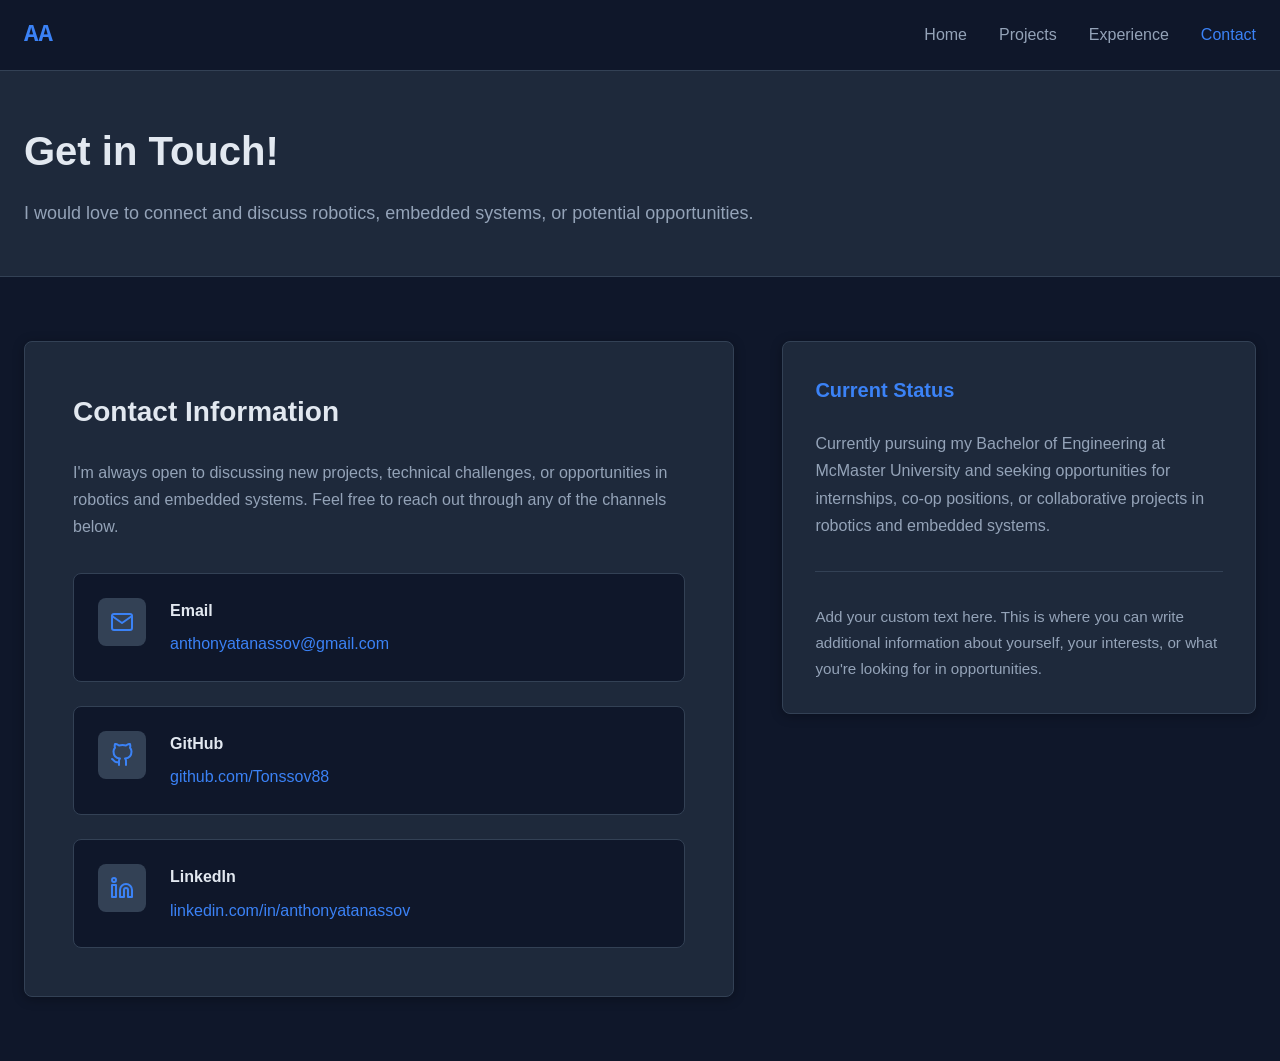
==== contact.html @ 007fcec5 "Initial Commit Added website and assets (photos)" ====
<!DOCTYPE html>
<html lang="en">
<head>
    <meta charset="UTF-8">
    <meta name="viewport" content="width=device-width, initial-scale=1.0">
    <title>Contact - Anthony Atanassov</title>
    <link rel="stylesheet" href="css/style.css">
</head>
<body>
    <nav class="navbar">
        <div class="container">
            <a href="index.html" class="logo">AA</a>
            <button class="nav-toggle" id="navToggle" aria-label="Toggle navigation">
                <span></span>
                <span></span>
                <span></span>
            </button>
            <ul class="nav-links" id="navLinks">
                <li><a href="index.html">Home</a></li>
                <li><a href="projects.html">Projects</a></li>
                <li><a href="experience.html">Experience</a></li>
                <li><a href="contact.html" class="active">Contact</a></li>
            </ul>
        </div>
    </nav>

    <main>
        <section class="page-header">
            <div class="container">
                <h1>Get in Touch!</h1>
                <p>I would love to connect and discuss robotics, embedded systems, or potential opportunities.</p>
            </div>
        </section>

        <section class="contact-content">
            <div class="container">
                <div class="contact-grid">
                    <div class="contact-info-card">
                        <h2>Contact Information</h2>
                        <p class="contact-intro">
                            I'm always open to discussing new projects, technical challenges, or opportunities 
                            in robotics and embedded systems. Feel free to reach out through any of the channels below.
                        </p>
                        
                        <div class="contact-methods">
                            <div class="contact-method">
                                <div class="contact-icon-small">
                                    <svg xmlns="http://www.w3.org/2000/svg" width="24" height="24" viewBox="0 0 24 24" fill="none" stroke="currentColor" stroke-width="2" stroke-linecap="round" stroke-linejoin="round">
                                        <path d="M4 4h16c1.1 0 2 .9 2 2v12c0 1.1-.9 2-2 2H4c-1.1 0-2-.9-2-2V6c0-1.1.9-2 2-2z"></path>
                                        <polyline points="22,6 12,13 2,6"></polyline>
                                    </svg>
                                </div>
                                <div>
                                    <h3>Email</h3>
                                    <a href="mailto:anthonyatanassov@gmail.com">anthonyatanassov@gmail.com</a>
                                </div>
                            </div>
                            
                            <div class="contact-method">
                                <div class="contact-icon-small">
                                    <svg xmlns="http://www.w3.org/2000/svg" width="24" height="24" viewBox="0 0 24 24" fill="none" stroke="currentColor" stroke-width="2" stroke-linecap="round" stroke-linejoin="round">
                                        <path d="M9 19c-5 1.5-5-2.5-7-3m14 6v-3.87a3.37 3.37 0 0 0-.94-2.61c3.14-.35 6.44-1.54 6.44-7A5.44 5.44 0 0 0 20 4.77 5.07 5.07 0 0 0 19.91 1S18.73.65 16 2.48a13.38 13.38 0 0 0-7 0C6.27.65 5.09 1 5.09 1A5.07 5.07 0 0 0 5 4.77a5.44 5.44 0 0 0-1.5 3.78c0 5.42 3.3 6.61 6.44 7A3.37 3.37 0 0 0 9 18.13V22"></path>
                                    </svg>
                                </div>
                                <div>
                                    <h3>GitHub</h3>
                                    <a href="https://github.com/Tonssov88" target="_blank" rel="noopener noreferrer">github.com/Tonssov88</a>
                                </div>
                            </div>
                            
                            <div class="contact-method">
                                <div class="contact-icon-small">
                                    <svg xmlns="http://www.w3.org/2000/svg" width="24" height="24" viewBox="0 0 24 24" fill="none" stroke="currentColor" stroke-width="2" stroke-linecap="round" stroke-linejoin="round">
                                        <path d="M16 8a6 6 0 0 1 6 6v7h-4v-7a2 2 0 0 0-2-2 2 2 0 0 0-2 2v7h-4v-7a6 6 0 0 1 6-6z"></path>
                                        <rect x="2" y="9" width="4" height="12"></rect>
                                        <circle cx="4" cy="4" r="2"></circle>
                                    </svg>
                                </div>
                                <div>
                                    <h3>LinkedIn</h3>
                                    <a href="https://www.linkedin.com/in/anthonyatanassov" target="_blank" rel="noopener noreferrer">linkedin.com/in/anthonyatanassov</a>
                                </div>
                            </div>
                        </div>
                    </div>

                    <div class="contact-sidebar">
                        <div class="availability">
                            <h3>Current Status</h3>
                            <p>Currently pursuing my Bachelor of Engineering at McMaster University and seeking opportunities for internships, co-op positions, or collaborative projects in robotics and embedded systems.</p>
                            
                            <div class="availability-extra">
                                <p>Add your custom text here. This is where you can write additional information about yourself, your interests, or what you're looking for in opportunities.</p>
                            </div>
                        </div>
                    </div>
                </div>
            </div>
        </section>
    </main>

    <script src="js/main.js"></script>
</body>
</html>
---- css/style.css ----
:root {
    --primary-color: #3b82f6;
    --primary-dark: #2563eb;
    --secondary-color: #94a3b8;
    --text-primary: #e2e8f0;
    --text-secondary: #94a3b8;
    --bg-primary: #1e293b;
    --bg-secondary: #0f172a;
    --bg-tertiary: #334155;
    --border-color: #334155;
    --accent: #60a5fa;
    
    --spacing-xs: 0.5rem;
    --spacing-sm: 1rem;
    --spacing-md: 1.5rem;
    --spacing-lg: 2rem;
    --spacing-xl: 3rem;
    --spacing-xxl: 4rem;
    
    --font-primary: -apple-system, BlinkMacSystemFont, 'Segoe UI', Roboto, 'Helvetica Neue', Arial, sans-serif;
    --font-mono: 'SF Mono', Monaco, 'Cascadia Code', 'Roboto Mono', Consolas, monospace;
    
    --border-radius: 8px;
    --transition: all 0.3s ease;
}

* {
    margin: 0;
    padding: 0;
    box-sizing: border-box;
}

body {
    font-family: var(--font-primary);
    color: var(--text-primary);
    background-color: var(--bg-secondary);
    line-height: 1.6;
    font-size: 16px;
}

.container {
    max-width: 1400px;
    margin: 0 auto;
    padding: 0 var(--spacing-md);
}

/* Navigation */
.navbar {
    background-color: var(--bg-secondary);
    border-bottom: 1px solid var(--border-color);
    position: sticky;
    top: 0;
    z-index: 1000;
    padding: var(--spacing-sm) 0;
}

.navbar .container {
    display: flex;
    justify-content: space-between;
    align-items: center;
}

.logo {
    font-size: 1.5rem;
    font-weight: 700;
    color: var(--primary-color);
    text-decoration: none;
    font-family: var(--font-mono);
}

.nav-toggle {
    display: none;
    background: none;
    border: none;
    flex-direction: column;
    gap: 4px;
    cursor: pointer;
    padding: 8px;
}

.nav-toggle span {
    display: block;
    width: 24px;
    height: 2px;
    background-color: var(--text-primary);
    transition: var(--transition);
}

.nav-links {
    display: flex;
    list-style: none;
    gap: var(--spacing-lg);
    align-items: center;
}

.nav-links a {
    color: var(--text-secondary);
    text-decoration: none;
    font-weight: 500;
    transition: var(--transition);
    padding: 0.5rem 0;
}

.nav-links a:hover,
.nav-links a.active {
    color: var(--primary-color);
}

/* Hero Section */
.hero {
    padding: var(--spacing-xxl) 0;
    background-color: var(--bg-primary);
}

.hero-content {
    display: grid;
    grid-template-columns: 1fr 350px;
    gap: var(--spacing-xl);
    align-items: center;
}

.hero-text {
    flex: 1;
}

.hero h1 {
    font-size: 3rem;
    font-weight: 700;
    margin-bottom: var(--spacing-sm);
    color: var(--text-primary);
}

.hero .subtitle {
    font-size: 1.5rem;
    color: var(--text-secondary);
    margin-bottom: var(--spacing-md);
}

.hero .description {
    font-size: 1.125rem;
    color: var(--text-secondary);
    max-width: 700px;
    margin-bottom: var(--spacing-lg);
    line-height: 1.7;
}

.hero-image {
    display: flex;
    justify-content: center;
    align-items: center;
}

.image-container {
    width: 280px;
    height: 280px;
    border-radius: var(--border-radius);
    overflow: hidden;
    box-shadow: 0 4px 20px rgba(0, 0, 0, 0.4);
    transition: var(--transition);
}

.image-container:hover {
    transform: translateY(-4px);
    box-shadow: 0 8px 30px rgba(0, 0, 0, 0.6);
}

.image-container img {
    width: 100%;
    height: 100%;
    object-fit: cover;
    display: block;
}

.cta-buttons {
    display: flex;
    gap: var(--spacing-md);
    flex-wrap: wrap;
}

/* Buttons */
.btn {
    display: inline-block;
    padding: 0.75rem 1.5rem;
    border-radius: var(--border-radius);
    text-decoration: none;
    font-weight: 600;
    transition: var(--transition);
    border: none;
    cursor: pointer;
    font-size: 1rem;
}

.btn-primary {
    background-color: var(--primary-color);
    color: white;
}

.btn-primary:hover {
    background-color: var(--primary-dark);
    transform: translateY(-2px);
    box-shadow: 0 4px 12px rgba(59, 130, 246, 0.4);
}

.btn-secondary {
    background-color: transparent;
    color: var(--primary-color);
    border: 2px solid var(--primary-color);
}

.btn-secondary:hover {
    background-color: var(--primary-color);
    color: white;
}

.btn-small {
    padding: 0.5rem 1rem;
    font-size: 0.875rem;
}

/* Skills Section */
.skills {
    padding: var(--spacing-xxl) 0;
    background-color: var(--bg-secondary);
}

.skills h2 {
    font-size: 2rem;
    margin-bottom: var(--spacing-sm);
    text-align: center;
}

.skills-subtitle {
    text-align: center;
    color: var(--text-secondary);
    margin-bottom: var(--spacing-xxl);
    font-size: 0.95rem;
}

.skills-row {
    display: grid;
    grid-template-columns: 1.2fr 0.8fr;
    gap: var(--spacing-xl);
    align-items: center;
    margin-bottom: var(--spacing-xxl);
}

.skills-row:last-child {
    margin-bottom: 0;
}

.skills-row-reverse {
    grid-template-columns: 0.8fr 1.2fr;
}

.skill-category-large {
    background-color: var(--bg-primary);
    padding: var(--spacing-xl);
    border-radius: var(--border-radius);
    border: 1px solid var(--border-color);
    box-shadow: 0 2px 12px rgba(0, 0, 0, 0.3);
    transition: var(--transition);
}

.skill-category-large:hover {
    box-shadow: 0 4px 20px rgba(0, 0, 0, 0.5);
    border-color: var(--primary-color);
}

.skill-category-large h3 {
    font-size: 1.5rem;
    margin-bottom: var(--spacing-lg);
    color: var(--primary-color);
    font-weight: 600;
}

.skill-image {
    width: 100%;
    height: 100%;
    min-height: 400px;
    border-radius: var(--border-radius);
    overflow: hidden;
    box-shadow: 0 4px 20px rgba(0, 0, 0, 0.4);
    background-color: var(--bg-tertiary);
    display: flex;
    align-items: center;
    justify-content: center;
}

.skill-image img {
    width: 100%;
    height: 100%;
    object-fit: cover;
    display: block;
}

.skill-list {
    list-style: none;
}

.skill-item {
    padding: 1rem 1.25rem;
    margin-bottom: 0.75rem;
    color: var(--text-secondary);
    border: 1px solid var(--border-color);
    border-radius: 6px;
    cursor: pointer;
    transition: all 0.25s ease;
    background-color: var(--bg-secondary);
}

.skill-item:last-child {
    margin-bottom: 0;
}

.skill-item:hover {
    border-color: var(--primary-color);
    background-color: var(--bg-tertiary);
    transform: translateX(4px);
    box-shadow: 0 2px 8px rgba(59, 130, 246, 0.3);
}

.skill-item.active {
    border-color: var(--primary-color);
    background-color: var(--bg-tertiary);
    box-shadow: 0 2px 8px rgba(59, 130, 246, 0.4);
}

.skill-name {
    display: block;
    font-weight: 600;
    color: var(--text-primary);
    position: relative;
    padding-right: 24px;
    font-size: 1rem;
}

.skill-name::after {
    content: "›";
    position: absolute;
    right: 4px;
    transition: transform 0.25s ease;
    color: var(--primary-color);
    font-weight: bold;
    font-size: 1.1rem;
}

.skill-item.active .skill-name::after {
    transform: rotate(90deg);
}

.skill-description {
    max-height: 0;
    overflow: hidden;
    transition: max-height 0.3s ease, margin-top 0.3s ease, padding-top 0.3s ease;
    color: var(--text-secondary);
    font-size: 0.9rem;
    line-height: 1.6;
}

.skill-item.active .skill-description {
    max-height: 300px;
    margin-top: 0.875rem;
    padding-top: 0.875rem;
    border-top: 1px solid var(--border-color);
}

/* Projects Section */
.highlight-projects {
    padding: var(--spacing-xxl) 0;
    background-color: var(--bg-primary);
}

.highlight-projects h2 {
    font-size: 2rem;
    margin-bottom: var(--spacing-xl);
    text-align: center;
}

.project-grid {
    display: grid;
    grid-template-columns: repeat(auto-fit, minmax(320px, 1fr));
    gap: var(--spacing-lg);
}

.project-card {
    background-color: var(--bg-secondary);
    border-radius: var(--border-radius);
    overflow: hidden;
    border: 1px solid var(--border-color);
    transition: var(--transition);
}

.project-card:hover {
    transform: translateY(-4px);
    box-shadow: 0 10px 30px rgba(0, 0, 0, 0.5);
    border-color: var(--primary-color);
}

.project-image {
    width: 100%;
    height: 200px;
    background-color: var(--bg-tertiary);
    display: flex;
    align-items: center;
    justify-content: center;
}

.placeholder-img {
    color: var(--text-secondary);
    font-family: var(--font-mono);
    font-size: 0.875rem;
}

.project-card h3 {
    font-size: 1.25rem;
    margin: var(--spacing-md);
    margin-bottom: var(--spacing-sm);
}

.project-card p {
    color: var(--text-secondary);
    margin: 0 var(--spacing-md);
    margin-bottom: var(--spacing-md);
}

.link-arrow {
    display: inline-block;
    color: var(--primary-color);
    text-decoration: none;
    font-weight: 600;
    margin: 0 var(--spacing-md);
    margin-bottom: var(--spacing-md);
    transition: var(--transition);
}

.link-arrow:hover {
    transform: translateX(4px);
}

/* Page Header */
.page-header {
    padding: var(--spacing-xl) 0;
    background-color: var(--bg-primary);
    border-bottom: 1px solid var(--border-color);
}

.page-header h1 {
    font-size: 2.5rem;
    margin-bottom: var(--spacing-sm);
}

.page-header p {
    font-size: 1.125rem;
    color: var(--text-secondary);
}

/* Projects List */
.projects-list {
    padding: var(--spacing-xxl) 0;
    background-color: var(--bg-secondary);
}

.project-detail-card {
    background-color: var(--bg-primary);
    border: 1px solid var(--border-color);
    border-radius: var(--border-radius);
    padding: var(--spacing-lg);
    margin-bottom: var(--spacing-xxl);
    box-shadow: 0 2px 12px rgba(0, 0, 0, 0.3);
}

.project-content-wrapper {
    display: grid;
    grid-template-columns: 1.3fr 0.7fr;
    gap: var(--spacing-xl);
    align-items: start;
}

.project-info {
    flex: 1;
}

.project-image-container {
    width: 100%;
    height: 100%;
    min-height: 350px;
    border-radius: var(--border-radius);
    overflow: hidden;
    box-shadow: 0 4px 16px rgba(0, 0, 0, 0.3);
    background-color: var(--bg-tertiary);
    display: flex;
    align-items: center;
    justify-content: center;
}

.project-image-container img {
    width: 100%;
    height: 100%;
    object-fit: cover;
    display: block;
}

.project-header {
    display: flex;
    justify-content: space-between;
    align-items: flex-start;
    margin-bottom: var(--spacing-md);
    flex-wrap: wrap;
    gap: var(--spacing-sm);
}

.project-header h2 {
    font-size: 1.75rem;
    color: var(--text-primary);
}

.project-date {
    color: var(--text-secondary);
    font-size: 0.875rem;
    font-weight: 500;
}

.project-tags {
    display: flex;
    flex-wrap: wrap;
    gap: var(--spacing-sm);
    margin-bottom: var(--spacing-md);
}

.tag {
    background-color: var(--primary-color);
    color: white;
    padding: 0.25rem 0.75rem;
    border-radius: 4px;
    font-size: 0.875rem;
    font-weight: 500;
}

.project-description {
    color: var(--text-secondary);
    margin-bottom: var(--spacing-md);
    line-height: 1.7;
}

.project-challenges {
    margin-bottom: var(--spacing-md);
}

.project-challenges h4 {
    font-size: 1rem;
    margin-bottom: var(--spacing-sm);
    color: var(--text-primary);
}

.project-challenges ul {
    list-style: none;
    padding-left: 0;
}

.project-challenges li {
    padding: var(--spacing-xs) 0;
    padding-left: var(--spacing-md);
    position: relative;
    color: var(--text-secondary);
    line-height: 1.6;
}

.project-challenges li::before {
    content: "▸";
    position: absolute;
    left: 0;
    color: var(--primary-color);
    font-weight: bold;
}

.project-links {
    display: flex;
    gap: var(--spacing-md);
    flex-wrap: wrap;
    margin-top: var(--spacing-md);
}
/* Experience Section */
.experience-list {
    padding: var(--spacing-xxl) 0;
    background-color: var(--bg-secondary);
}

.experience-card {
    background-color: var(--bg-primary);
    border: 1px solid var(--border-color);
    border-radius: var(--border-radius);
    padding: var(--spacing-lg);
    margin-bottom: var(--spacing-xxl);
    box-shadow: 0 2px 12px rgba(0, 0, 0, 0.3);
}

.experience-content-wrapper {
    display: grid;
    grid-template-columns: 1.3fr 0.7fr;
    gap: var(--spacing-xl);
    align-items: start;
}

.experience-info {
    flex: 1;
}

.experience-image-container {
    width: 100%;
    height: 100%;
    min-height: 300px;
    border-radius: var(--border-radius);
    overflow: hidden;
    box-shadow: 0 4px 16px rgba(0, 0, 0, 0.3);
    background-color: var(--bg-tertiary);
    display: flex;
    align-items: center;
    justify-content: center;
}

.experience-image-container img {
    width: 100%;
    height: 100%;
    object-fit: cover;
    display: block;
}

.experience-header {
    display: flex;
    justify-content: space-between;
    align-items: flex-start;
    margin-bottom: var(--spacing-md);
    flex-wrap: wrap;
    gap: var(--spacing-sm);
}

.experience-header h2 {
    font-size: 1.5rem;
    color: var(--text-primary);
    margin-bottom: 0.25rem;
}

.experience-header h3 {
    font-size: 1.125rem;
    color: var(--text-secondary);
    font-weight: 500;
}

.experience-date {
    color: var(--text-secondary);
    font-size: 0.875rem;
    font-weight: 500;
    white-space: nowrap;
}

.experience-content h4 {
    font-size: 1rem;
    margin-bottom: var(--spacing-sm);
    margin-top: var(--spacing-md);
    color: var(--text-primary);
}

.experience-content ul {
    list-style: none;
    padding-left: 0;
}

.experience-content li {
    padding: var(--spacing-xs) 0;
    padding-left: var(--spacing-md);
    position: relative;
    color: var(--text-secondary);
    line-height: 1.6;
}

.experience-content li::before {
    content: "▸";
    position: absolute;
    left: 0;
    color: var(--primary-color);
    font-weight: bold;
}

.experience-tags {
    display: flex;
    flex-wrap: wrap;
    gap: var(--spacing-sm);
    margin-top: var(--spacing-md);
}
/* Education Section */
.education {
    padding: var(--spacing-xxl) 0;
    background-color: var(--bg-primary);
}

.education h2 {
    font-size: 2rem;
    margin-bottom: var(--spacing-xl);
    text-align: center;
}

.education-card {
    background-color: var(--bg-secondary);
    border: 1px solid var(--border-color);
    border-radius: var(--border-radius);
    padding: var(--spacing-lg);
    max-width: 800px;
    margin: 0 auto;
    box-shadow: 0 2px 12px rgba(0, 0, 0, 0.3);
}

.education-header {
    display: flex;
    justify-content: space-between;
    align-items: flex-start;
    margin-bottom: var(--spacing-md);
    flex-wrap: wrap;
    gap: var(--spacing-sm);
}

.education-header h3 {
    font-size: 1.5rem;
    color: var(--text-primary);
    margin-bottom: 0.25rem;
}

.education-header p {
    font-size: 1.125rem;
    color: var(--text-secondary);
}

.education-details {
    color: var(--text-secondary);
    line-height: 1.7;
}

/* Contact Section */
.contact-content {
    padding: var(--spacing-xxl) 0;
    background-color: var(--bg-secondary);
}

.contact-grid {
    display: grid;
    grid-template-columns: 1.2fr 0.8fr;
    gap: var(--spacing-xl);
    align-items: start;
}

.contact-info-card {
    background-color: var(--bg-primary);
    padding: var(--spacing-xl);
    border-radius: var(--border-radius);
    border: 1px solid var(--border-color);
    box-shadow: 0 2px 12px rgba(0, 0, 0, 0.3);
}

.contact-info-card h2 {
    font-size: 1.75rem;
    margin-bottom: var(--spacing-md);
}

.contact-intro {
    color: var(--text-secondary);
    margin-bottom: var(--spacing-lg);
    line-height: 1.7;
}

.contact-methods {
    display: flex;
    flex-direction: column;
    gap: var(--spacing-md);
}

.contact-method {
    display: flex;
    align-items: flex-start;
    gap: var(--spacing-md);
    padding: var(--spacing-md);
    background-color: var(--bg-secondary);
    border: 1px solid var(--border-color);
    border-radius: var(--border-radius);
    transition: var(--transition);
}

.contact-method:hover {
    border-color: var(--primary-color);
    transform: translateX(4px);
    box-shadow: 0 2px 12px rgba(59, 130, 246, 0.2);
}

.contact-icon-small {
    width: 48px;
    height: 48px;
    min-width: 48px;
    display: flex;
    align-items: center;
    justify-content: center;
    background-color: var(--bg-tertiary);
    border-radius: var(--border-radius);
    color: var(--primary-color);
}

.contact-method h3 {
    font-size: 1rem;
    margin-bottom: var(--spacing-xs);
    color: var(--text-primary);
}

.contact-method a {
    color: var(--primary-color);
    text-decoration: none;
    font-weight: 500;
    transition: var(--transition);
    word-break: break-word;
}

.contact-method a:hover {
    color: var(--accent);
}

.contact-sidebar {
    position: sticky;
    top: 100px;
}

.availability {
    background-color: var(--bg-primary);
    padding: var(--spacing-lg);
    border-radius: var(--border-radius);
    border: 1px solid var(--border-color);
    box-shadow: 0 2px 12px rgba(0, 0, 0, 0.3);
}

.availability h3 {
    font-size: 1.25rem;
    margin-bottom: var(--spacing-md);
    color: var(--primary-color);
}

.availability p {
    color: var(--text-secondary);
    line-height: 1.7;
    margin-bottom: var(--spacing-md);
}

.availability p:last-child {
    margin-bottom: 0;
}

.availability-extra {
    margin-top: var(--spacing-lg);
    padding-top: var(--spacing-lg);
    border-top: 1px solid var(--border-color);
}

.availability-extra p {
    color: var(--text-secondary);
    line-height: 1.7;
    font-size: 0.95rem;
}

/* Responsive for contact */
@media (max-width: 968px) {
    .contact-grid {
        grid-template-columns: 1fr;
        gap: var(--spacing-lg);
    }
    
    .contact-sidebar {
        position: static;
    }
    
    .contact-info-card {
        padding: var(--spacing-lg);
    }
}

@media (max-width: 600px) {
    .contact-method {
        flex-direction: column;
        text-align: center;
    }
    
    .contact-icon-small {
        margin: 0 auto;
    }
}

@media (max-width: 480px) {
    .contact-info-card h2 {
        font-size: 1.5rem;
    }
    
    .contact-info-card {
        padding: var(--spacing-md);
    }
    
    .contact-method {
        padding: var(--spacing-sm);
    }
    
    .availability {
        padding: var(--spacing-md);
    }
}
/* Responsive breakpoints for skills */
@media (max-width: 968px) {
    .hero-content {
        grid-template-columns: 1fr;
        gap: var(--spacing-lg);
    }
    
    .hero-image {
        order: -1;
    }
    
    .image-container {
        width: 240px;
        height: 240px;
    }
    
    .skills-row,
    .skills-row-reverse {
        grid-template-columns: 1fr;
        gap: var(--spacing-lg);
    }
    
    .skill-image {
        min-height: 300px;
        order: -1;
    }
    
    .skill-category-large {
        padding: var(--spacing-lg);
    }
}

/* Responsive Design */
@media (max-width: 768px) {
    .nav-toggle {
        display: flex;
    }
    
    .nav-links {
        position: absolute;
        top: 100%;
        left: 0;
        right: 0;
        background-color: var(--bg-secondary);
        flex-direction: column;
        align-items: stretch;
        gap: 0;
        padding: var(--spacing-md);
        border-bottom: 1px solid var(--border-color);
        max-height: 0;
        overflow: hidden;
        transition: max-height 0.3s ease;
    }
    
    .nav-links.active {
        max-height: 300px;
    }
    
    .nav-links li {
        border-bottom: 1px solid var(--border-color);
    }
    
    .nav-links li:last-child {
        border-bottom: none;
    }
    
    .nav-links a {
        display: block;
        padding: var(--spacing-sm) 0;
    }
    
    .hero h1 {
        font-size: 2rem;
    }
    
    .hero .subtitle {
        font-size: 1.25rem;
    }
    
    .cta-buttons {
        flex-direction: column;
    }
    
    .cta-buttons .btn {
        text-align: center;
    }
    
    .project-grid {
        grid-template-columns: 1fr;
    }
    
    .contact-grid {
        grid-template-columns: 1fr;
    }
    
    .project-header,
    .experience-header,
    .education-header {
        flex-direction: column;
    }
    
    .experience-date,
    .project-date {
        align-self: flex-start;
    }
}

@media (max-width: 600px) {
    .skills-row {
        margin-bottom: var(--spacing-lg);
    }
    
    .skill-image {
        min-height: 250px;
    }
    
    .skill-category-large {
        padding: var(--spacing-md);
    }
    
    .skill-category-large h3 {
        font-size: 1.25rem;
    }
    
    .skill-item {
        padding: 0.875rem 1rem;
    }
}

@media (max-width: 480px) {
    .hero {
        padding: var(--spacing-lg) 0;
    }
    
    .hero h1 {
        font-size: 1.75rem;
    }
    
    .image-container {
        width: 200px;
        height: 200px;
    }
    
    .page-header h1 {
        font-size: 2rem;
    }
    
    .project-detail-card {
        padding: var(--spacing-md);
    }
    
    .project-image-container {
        min-height: 200px;
    }
    .experience-card {
        padding: var(--spacing-md);
    }
    
    .skill-item {
        padding: 0.75rem 0.875rem;
    }
    
    .skill-name {
        font-size: 0.9rem;
    }
    
    .skill-description {
        font-size: 0.85rem;
    }
}
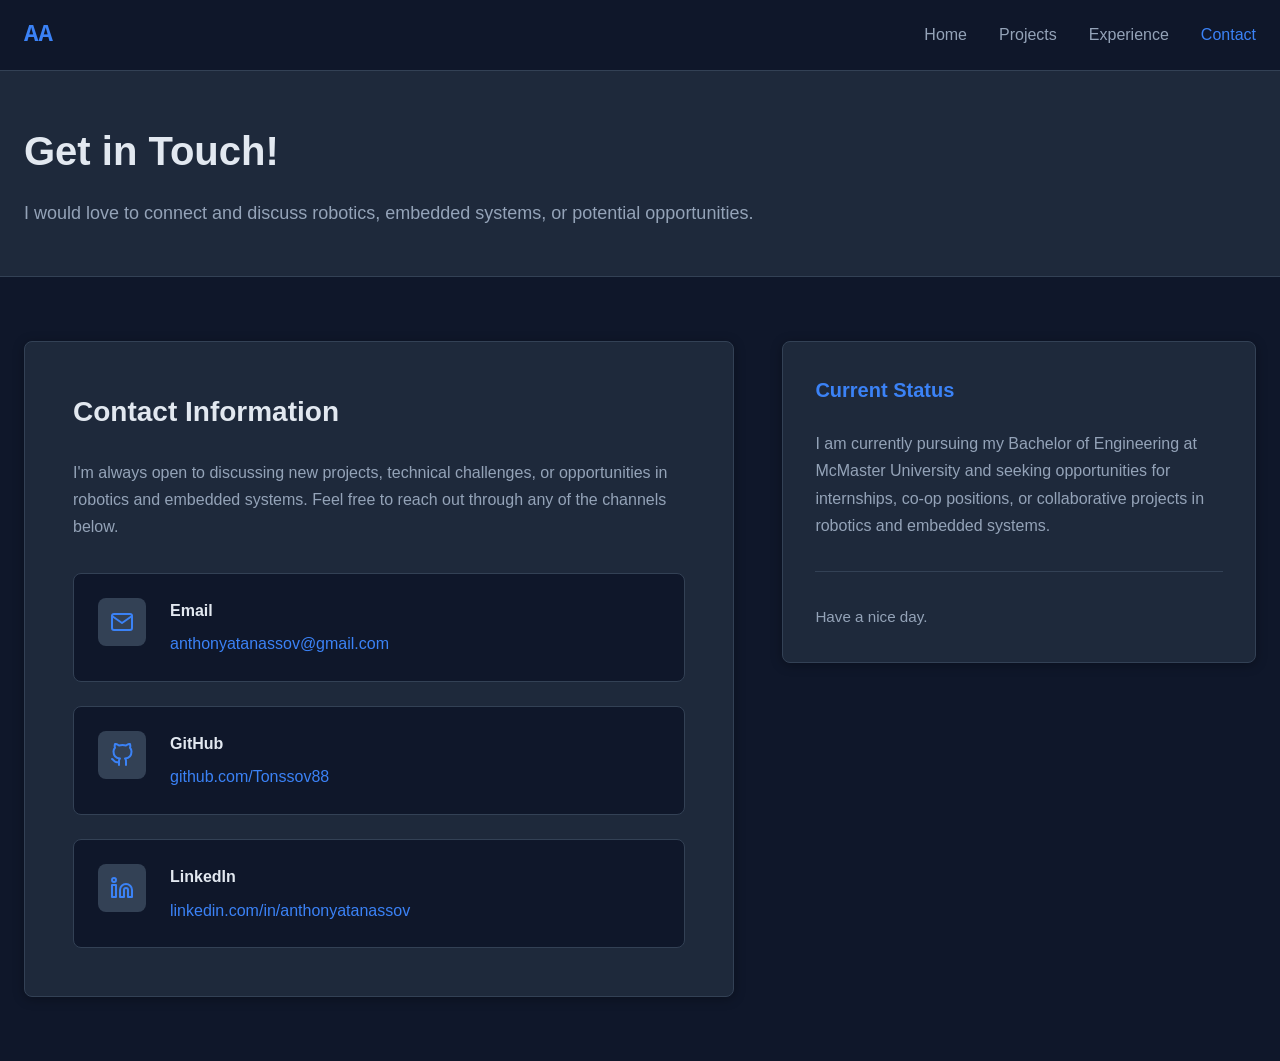
==== commit a1de582b: "Changed images, sections of text and improve customizability of image cropping." ====
--- a/contact.html
+++ b/contact.html
@@ -87,10 +87,10 @@
                     <div class="contact-sidebar">
                         <div class="availability">
                             <h3>Current Status</h3>
-                            <p>Currently pursuing my Bachelor of Engineering at McMaster University and seeking opportunities for internships, co-op positions, or collaborative projects in robotics and embedded systems.</p>
+                            <p>I am currently pursuing my Bachelor of Engineering at McMaster University and seeking opportunities for internships, co-op positions, or collaborative projects in robotics and embedded systems.</p>
                             
                             <div class="availability-extra">
-                                <p>Add your custom text here. This is where you can write additional information about yourself, your interests, or what you're looking for in opportunities.</p>
+                                <p>Have a nice day.</p>
                             </div>
                         </div>
                     </div>
--- a/css/style.css
+++ b/css/style.css
@@ -480,7 +480,7 @@
     flex: 1;
 }
 
-.project-image-container {
+    .project-image-container {
     width: 100%;
     height: 100%;
     min-height: 350px;
@@ -491,13 +491,28 @@
     display: flex;
     align-items: center;
     justify-content: center;
+    padding: var(--spacing-sm);
 }
 
 .project-image-container img {
     width: 100%;
     height: 100%;
+    object-fit: contain;
+    display: block;
+}
+
+/* Optional modifier classes for different image behaviors */
+.project-image-container.cover img {
     object-fit: cover;
-    display: block;
+    padding: 0;
+}
+
+.project-image-container.fill img {
+    object-fit: fill;
+}
+
+.project-image-container.scale-down img {
+    object-fit: scale-down;
 }
 
 .project-header {
@@ -616,13 +631,28 @@
     display: flex;
     align-items: center;
     justify-content: center;
+    padding: var(--spacing-sm);
 }
 
 .experience-image-container img {
     width: 100%;
     height: 100%;
+    object-fit: contain;
+    display: block;
+}
+
+/* Optional modifier classes for different image behaviors */
+.experience-image-container.cover img {
     object-fit: cover;
-    display: block;
+    padding: 0;
+}
+
+.experience-image-container.fill img {
+    object-fit: fill;
+}
+
+.experience-image-container.scale-down img {
+    object-fit: scale-down;
 }
 
 .experience-header {
@@ -1055,9 +1085,6 @@
         padding: var(--spacing-md);
     }
     
-    .project-image-container {
-        min-height: 200px;
-    }
     .experience-card {
         padding: var(--spacing-md);
     }
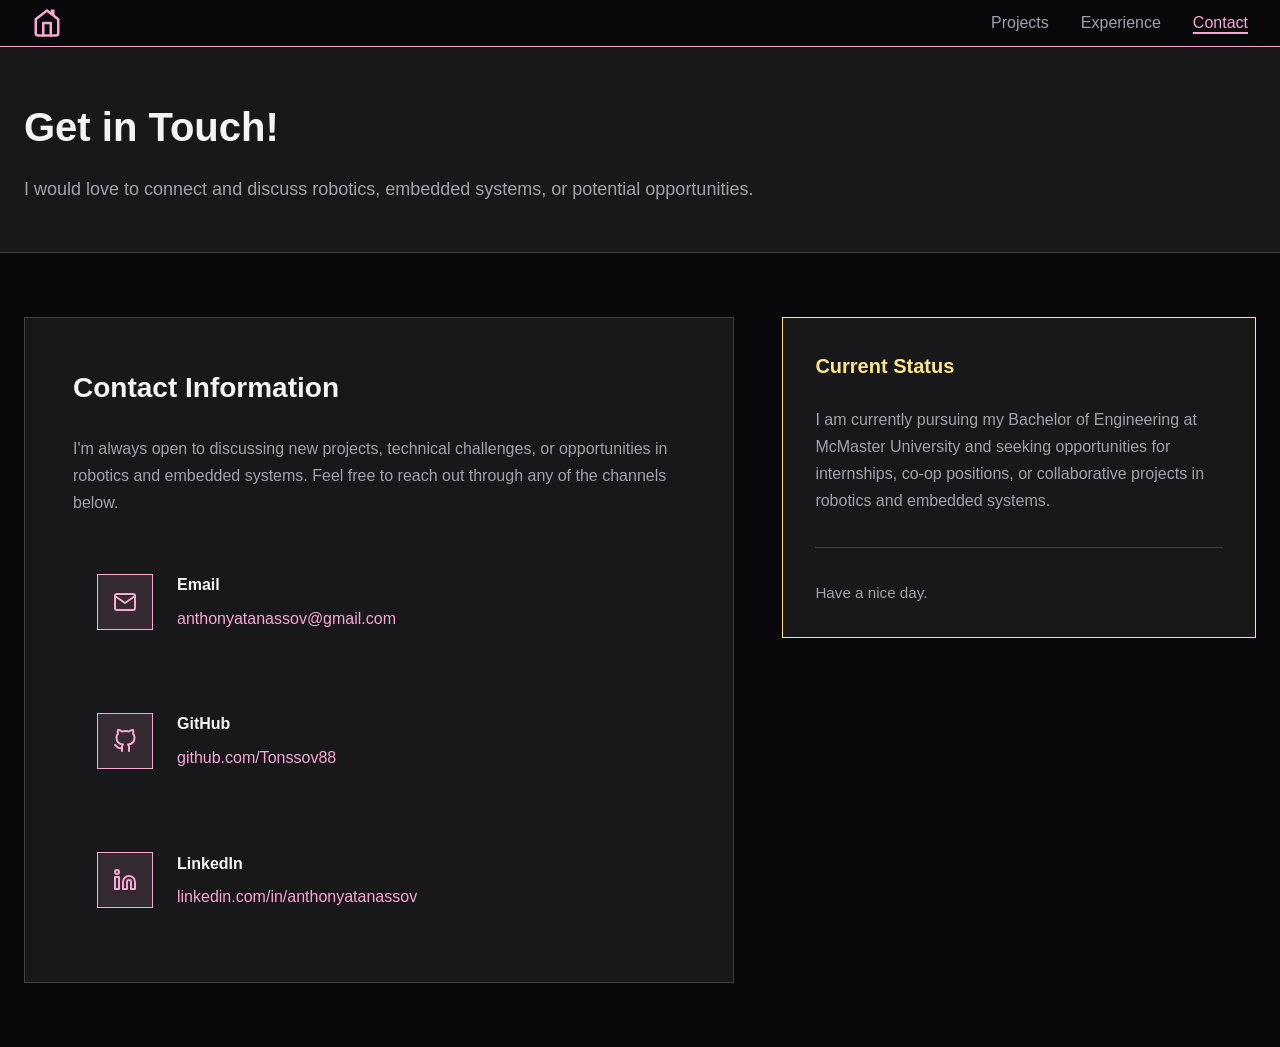
==== commit 82fe8b14: "Redesigned the website!" ====
--- a/contact.html
+++ b/contact.html
@@ -9,14 +9,19 @@
 <body>
     <nav class="navbar">
         <div class="container">
-            <a href="index.html" class="logo">AA</a>
+            <a href="index.html" class="logo" aria-label="Home">
+                <svg xmlns="http://www.w3.org/2000/svg" viewBox="0 0 24 24" fill="none" stroke="currentColor" stroke-width="2" stroke-linecap="round" stroke-linejoin="round" aria-hidden="true">
+                    <path d="M3 9l9-7 9 7v11a2 2 0 0 1-2 2H5a2 2 0 0 1-2-2z"/>
+                    <polyline points="9 22 9 12 15 12 15 22"/>
+                    <path d="M15 4.3V1.2h3V6.7z" fill="currentColor" stroke="none"/>
+                </svg>
+            </a>
             <button class="nav-toggle" id="navToggle" aria-label="Toggle navigation">
                 <span></span>
                 <span></span>
                 <span></span>
             </button>
             <ul class="nav-links" id="navLinks">
-                <li><a href="index.html">Home</a></li>
                 <li><a href="projects.html">Projects</a></li>
                 <li><a href="experience.html">Experience</a></li>
                 <li><a href="contact.html" class="active">Contact</a></li>
--- a/css/style.css
+++ b/css/style.css
@@ -1,33 +1,42 @@
 :root {
-    --primary-color: #3b82f6;
-    --primary-dark: #2563eb;
-    --secondary-color: #94a3b8;
-    --text-primary: #e2e8f0;
-    --text-secondary: #94a3b8;
-    --bg-primary: #1e293b;
-    --bg-secondary: #0f172a;
-    --bg-tertiary: #334155;
-    --border-color: #334155;
-    --accent: #60a5fa;
-    
+    --primary-color: #f9a8d4;      /* pastel pink */
+    --primary-dark: #f472b6;       /* deeper pink */
+    --secondary-color: #a1a1aa;    /* zinc-400 */
+    --text-primary: #f4f4f5;       /* zinc-100 */
+    --text-secondary: #a1a1aa;     /* zinc-400 */
+    --bg-primary: #18181b;         /* zinc-900 */
+    --bg-secondary: #09090b;       /* zinc-950 */
+    --bg-tertiary: #27272a;        /* zinc-800 */
+    --border-color: #3f3f46;       /* zinc-700 */
+    --accent: #a7f3d0;             /* mint green */
+    --accent-lavender: #c4b5fd;
+    --accent-yellow: #fde68a;
+    --accent-peach: #fdba74;
+    --on-accent: #09090b;          /* text color on pastel fills */
+
     --spacing-xs: 0.5rem;
     --spacing-sm: 1rem;
     --spacing-md: 1.5rem;
     --spacing-lg: 2rem;
     --spacing-xl: 3rem;
     --spacing-xxl: 4rem;
-    
+
     --font-primary: -apple-system, BlinkMacSystemFont, 'Segoe UI', Roboto, 'Helvetica Neue', Arial, sans-serif;
     --font-mono: 'SF Mono', Monaco, 'Cascadia Code', 'Roboto Mono', Consolas, monospace;
-    
-    --border-radius: 8px;
-    --transition: all 0.3s ease;
+
+    --border-radius: 0px;
+    --transition: all 0.2s ease;
 }
 
 * {
     margin: 0;
     padding: 0;
     box-sizing: border-box;
+}
+
+::selection {
+    background: var(--primary-color);
+    color: var(--on-accent);
 }
 
 body {
@@ -47,25 +56,38 @@
 /* Navigation */
 .navbar {
     background-color: var(--bg-secondary);
-    border-bottom: 1px solid var(--border-color);
+    border-bottom: 1px solid var(--primary-color);
     position: sticky;
     top: 0;
     z-index: 1000;
-    padding: var(--spacing-sm) 0;
+    padding: 0.5rem 0;
 }
 
 .navbar .container {
     display: flex;
     justify-content: space-between;
     align-items: center;
+    max-width: none;
+    padding: 0 var(--spacing-lg);
 }
 
 .logo {
-    font-size: 1.5rem;
-    font-weight: 700;
+    display: inline-flex;
+    align-items: center;
+    justify-content: center;
     color: var(--primary-color);
     text-decoration: none;
-    font-family: var(--font-mono);
+    transition: var(--transition);
+}
+
+.logo svg {
+    display: block;
+    width: 30px;
+    height: 30px;
+}
+
+.logo:hover {
+    color: var(--accent);
 }
 
 .nav-toggle {
@@ -106,62 +128,71 @@
     color: var(--primary-color);
 }
 
-/* Hero Section */
-.hero {
-    padding: var(--spacing-xxl) 0;
+.nav-links a.active {
+    text-decoration: underline;
+    text-underline-offset: 4px;
+    text-decoration-thickness: 2px;
+}
+
+/* ===== Home Page: Asymmetric Grid ===== */
+.home-main {
     background-color: var(--bg-primary);
 }
 
-.hero-content {
+.home-grid {
     display: grid;
-    grid-template-columns: 1fr 350px;
-    gap: var(--spacing-xl);
-    align-items: center;
-}
-
-.hero-text {
-    flex: 1;
-}
-
-.hero h1 {
-    font-size: 3rem;
+    grid-template-columns: 1fr 2fr;
+    min-height: calc(100vh - 47px); /* 47px ≈ navbar height */
+    max-width: none;
+    padding: var(--spacing-xl) var(--spacing-lg);
+    align-items: stretch;
+}
+
+.about-panel {
+    display: flex;
+    flex-direction: column;
+    justify-content: center;
+    gap: var(--spacing-md);
+    padding-right: var(--spacing-xl);
+    border-right: 1px solid var(--border-color);
+}
+
+.about-name {
+    font-size: clamp(2.5rem, 5vw, 4.5rem);
+    line-height: 1.05;
     font-weight: 700;
-    margin-bottom: var(--spacing-sm);
     color: var(--text-primary);
 }
 
-.hero .subtitle {
+.about-title {
     font-size: 1.5rem;
-    color: var(--text-secondary);
-    margin-bottom: var(--spacing-md);
-}
-
-.hero .description {
-    font-size: 1.125rem;
-    color: var(--text-secondary);
-    max-width: 700px;
-    margin-bottom: var(--spacing-lg);
+    font-weight: 600;
+    color: var(--primary-color);
+}
+
+.about-bio {
+    color: var(--text-secondary);
     line-height: 1.7;
-}
-
-.hero-image {
-    display: flex;
-    justify-content: center;
-    align-items: center;
+    font-size: 1.15rem;
+    max-width: 52ch;
+}
+
+.about-photo {
+    margin-top: var(--spacing-sm);
 }
 
 .image-container {
-    width: 280px;
-    height: 280px;
-    border-radius: var(--border-radius);
+    width: 320px;
+    height: 320px;
     overflow: hidden;
-    box-shadow: 0 4px 20px rgba(0, 0, 0, 0.4);
+    border: 1px solid var(--primary-color);
+    box-shadow: 8px 8px 0 0 var(--accent-peach);
     transition: var(--transition);
 }
 
 .image-container:hover {
-    transform: translateY(-4px);
-    box-shadow: 0 8px 30px rgba(0, 0, 0, 0.6);
+    transform: translate(4px, 4px);
+    box-shadow: 4px 4px 0 0 var(--accent-peach);
 }
 
 .image-container img {
@@ -175,266 +206,224 @@
     display: flex;
     gap: var(--spacing-md);
     flex-wrap: wrap;
+    margin-top: var(--spacing-sm);
 }
 
 /* Buttons */
 .btn {
     display: inline-block;
     padding: 0.75rem 1.5rem;
-    border-radius: var(--border-radius);
+    border-radius: 0;
     text-decoration: none;
     font-weight: 600;
     transition: var(--transition);
-    border: none;
+    border: 1px solid transparent;
     cursor: pointer;
     font-size: 1rem;
 }
 
 .btn-primary {
     background-color: var(--primary-color);
-    color: white;
+    color: var(--on-accent);
+    box-shadow: 4px 4px 0 0 var(--accent-peach);
 }
 
 .btn-primary:hover {
-    background-color: var(--primary-dark);
-    transform: translateY(-2px);
-    box-shadow: 0 4px 12px rgba(59, 130, 246, 0.4);
+    background-color: var(--accent);
+    color: var(--on-accent);
+    transform: translate(2px, 2px);
+    box-shadow: 2px 2px 0 0 var(--accent-peach);
 }
 
 .btn-secondary {
     background-color: transparent;
     color: var(--primary-color);
-    border: 2px solid var(--primary-color);
+    border: 1px solid var(--primary-color);
 }
 
 .btn-secondary:hover {
     background-color: var(--primary-color);
-    color: white;
-}
-
-.btn-small {
-    padding: 0.5rem 1rem;
-    font-size: 0.875rem;
-}
-
-/* Skills Section */
-.skills {
-    padding: var(--spacing-xxl) 0;
+    color: var(--on-accent);
+    box-shadow: 4px 4px 0 0 var(--accent-peach);
+}
+
+/* ===== Featured Projects Carousel ===== */
+.carousel-panel {
+    display: flex;
+    flex-direction: column;
+    justify-content: center;
+    gap: var(--spacing-lg);
+    padding-left: var(--spacing-xl);
+    min-width: 0;
+}
+
+.carousel-heading {
+    font-size: 1.75rem;
+    font-weight: 700;
+    color: var(--text-primary);
+    display: flex;
+    align-items: center;
+    gap: var(--spacing-sm);
+    margin: 0;
+}
+
+.carousel-heading::before {
+    content: "";
+    width: 14px;
+    height: 14px;
+    background-color: var(--primary-color);
+    flex-shrink: 0;
+}
+
+.carousel {
+    position: relative;
+    width: 100%;
+}
+
+.carousel-viewport {
+    overflow: hidden;
+    width: 100%;
+}
+
+.carousel-track {
+    display: flex;
+    list-style: none;
+    margin: 0;
+    padding: 0;
+    transition: transform 0.4s ease;
+}
+
+.carousel-slide {
+    flex: 0 0 100%;
+    min-width: 0;
+    padding: 0 8px 8px 0;
+    display: flex;
+    flex-direction: column;
+    justify-content: center;
+}
+
+.project-card {
+    position: relative;
+    display: flex;
+    flex-direction: column;
+    min-height: 798px;
+    max-height: 1026px;
     background-color: var(--bg-secondary);
-}
-
-.skills h2 {
-    font-size: 2rem;
-    margin-bottom: var(--spacing-sm);
-    text-align: center;
-}
-
-.skills-subtitle {
-    text-align: center;
-    color: var(--text-secondary);
-    margin-bottom: var(--spacing-xxl);
-    font-size: 0.95rem;
-}
-
-.skills-row {
-    display: grid;
-    grid-template-columns: 1.2fr 0.8fr;
-    gap: var(--spacing-xl);
-    align-items: center;
-    margin-bottom: var(--spacing-xxl);
-}
-
-.skills-row:last-child {
-    margin-bottom: 0;
-}
-
-.skills-row-reverse {
-    grid-template-columns: 0.8fr 1.2fr;
-}
-
-.skill-category-large {
-    background-color: var(--bg-primary);
-    padding: var(--spacing-xl);
-    border-radius: var(--border-radius);
     border: 1px solid var(--border-color);
-    box-shadow: 0 2px 12px rgba(0, 0, 0, 0.3);
-    transition: var(--transition);
-}
-
-.skill-category-large:hover {
-    box-shadow: 0 4px 20px rgba(0, 0, 0, 0.5);
-    border-color: var(--primary-color);
-}
-
-.skill-category-large h3 {
-    font-size: 1.5rem;
-    margin-bottom: var(--spacing-lg);
-    color: var(--primary-color);
-    font-weight: 600;
-}
-
-.skill-image {
-    width: 100%;
-    height: 100%;
-    min-height: 400px;
-    border-radius: var(--border-radius);
+    box-shadow: 6px 6px 0 0 var(--card-shadow, var(--accent-lavender));
     overflow: hidden;
-    box-shadow: 0 4px 20px rgba(0, 0, 0, 0.4);
+}
+
+.project-card-tab {
+    position: absolute;
+    top: 0;
+    left: 0;
+    z-index: 1;
+    padding: 0.45rem 1rem;
+    font-family: var(--font-mono);
+    font-weight: 700;
+    font-size: 0.85rem;
+    letter-spacing: 0.08em;
+    color: var(--on-accent);
+}
+
+.tab-pink     { background-color: var(--primary-color); }
+.tab-mint     { background-color: var(--accent); }
+.tab-lavender { background-color: var(--accent-lavender); }
+.tab-peach    { background-color: var(--accent-peach); }
+
+/* Featured carousel: shadow color matches the numbered tab */
+.project-card:has(.tab-pink)     { --card-shadow: var(--primary-color); }
+.project-card:has(.tab-mint)     { --card-shadow: var(--accent); }
+.project-card:has(.tab-lavender) { --card-shadow: var(--accent-lavender); }
+.project-card:has(.tab-peach)    { --card-shadow: var(--accent-peach); }
+
+.project-card-media {
+    flex: 1 1 auto;
+    min-height: 0;
+    overflow: hidden;
+    border-bottom: 1px solid var(--border-color);
     background-color: var(--bg-tertiary);
     display: flex;
     align-items: center;
     justify-content: center;
-}
-
-.skill-image img {
-    width: 100%;
-    height: 100%;
-    object-fit: cover;
+    padding: var(--spacing-md) var(--spacing-sm);
+}
+
+.project-card-media img {
+    max-width: 75%;
+    max-height: 100%;
+    width: auto;
+    height: auto;
     display: block;
 }
 
-.skill-list {
-    list-style: none;
-}
-
-.skill-item {
-    padding: 1rem 1.25rem;
-    margin-bottom: 0.75rem;
-    color: var(--text-secondary);
-    border: 1px solid var(--border-color);
-    border-radius: 6px;
-    cursor: pointer;
-    transition: all 0.25s ease;
-    background-color: var(--bg-secondary);
-}
-
-.skill-item:last-child {
-    margin-bottom: 0;
-}
-
-.skill-item:hover {
-    border-color: var(--primary-color);
-    background-color: var(--bg-tertiary);
-    transform: translateX(4px);
-    box-shadow: 0 2px 8px rgba(59, 130, 246, 0.3);
-}
-
-.skill-item.active {
-    border-color: var(--primary-color);
-    background-color: var(--bg-tertiary);
-    box-shadow: 0 2px 8px rgba(59, 130, 246, 0.4);
-}
-
-.skill-name {
-    display: block;
-    font-weight: 600;
+.project-card-body {
+    display: flex;
+    flex-direction: column;
+    gap: var(--spacing-xs);
+    padding: var(--spacing-lg);
+}
+
+.project-card h2 {
+    font-size: clamp(1.5rem, 2.5vw, 2.25rem);
+    line-height: 1.15;
     color: var(--text-primary);
-    position: relative;
-    padding-right: 24px;
-    font-size: 1rem;
-}
-
-.skill-name::after {
-    content: "›";
+}
+
+.project-card p {
+    font-size: 1.1rem;
+    line-height: 1.6;
+    color: var(--text-secondary);
+    max-width: 62ch;
+}
+
+.carousel-btn {
     position: absolute;
-    right: 4px;
-    transition: transform 0.25s ease;
-    color: var(--primary-color);
-    font-weight: bold;
-    font-size: 1.1rem;
-}
-
-.skill-item.active .skill-name::after {
-    transform: rotate(90deg);
-}
-
-.skill-description {
-    max-height: 0;
-    overflow: hidden;
-    transition: max-height 0.3s ease, margin-top 0.3s ease, padding-top 0.3s ease;
-    color: var(--text-secondary);
-    font-size: 0.9rem;
-    line-height: 1.6;
-}
-
-.skill-item.active .skill-description {
-    max-height: 300px;
-    margin-top: 0.875rem;
-    padding-top: 0.875rem;
-    border-top: 1px solid var(--border-color);
-}
-
-/* Projects Section */
-.highlight-projects {
-    padding: var(--spacing-xxl) 0;
-    background-color: var(--bg-primary);
-}
-
-.highlight-projects h2 {
-    font-size: 2rem;
-    margin-bottom: var(--spacing-xl);
-    text-align: center;
-}
-
-.project-grid {
-    display: grid;
-    grid-template-columns: repeat(auto-fit, minmax(320px, 1fr));
-    gap: var(--spacing-lg);
-}
-
-.project-card {
-    background-color: var(--bg-secondary);
-    border-radius: var(--border-radius);
-    overflow: hidden;
-    border: 1px solid var(--border-color);
-    transition: var(--transition);
-}
-
-.project-card:hover {
-    transform: translateY(-4px);
-    box-shadow: 0 10px 30px rgba(0, 0, 0, 0.5);
-    border-color: var(--primary-color);
-}
-
-.project-image {
-    width: 100%;
-    height: 200px;
-    background-color: var(--bg-tertiary);
+    top: 50%;
+    transform: translateY(-50%);
+    width: 44px;
+    height: 44px;
     display: flex;
     align-items: center;
     justify-content: center;
-}
-
-.placeholder-img {
-    color: var(--text-secondary);
-    font-family: var(--font-mono);
-    font-size: 0.875rem;
-}
-
-.project-card h3 {
-    font-size: 1.25rem;
-    margin: var(--spacing-md);
-    margin-bottom: var(--spacing-sm);
-}
-
-.project-card p {
-    color: var(--text-secondary);
-    margin: 0 var(--spacing-md);
-    margin-bottom: var(--spacing-md);
-}
-
-.link-arrow {
-    display: inline-block;
+    background-color: var(--bg-primary);
     color: var(--primary-color);
-    text-decoration: none;
-    font-weight: 600;
-    margin: 0 var(--spacing-md);
-    margin-bottom: var(--spacing-md);
+    border: 1px solid var(--primary-color);
+    font-size: 1.4rem;
+    font-weight: 700;
+    line-height: 1;
+    cursor: pointer;
     transition: var(--transition);
-}
-
-.link-arrow:hover {
-    transform: translateX(4px);
+    z-index: 2;
+}
+
+.carousel-btn:hover {
+    background-color: var(--primary-color);
+    color: var(--on-accent);
+}
+
+.carousel-prev { left: -22px; }
+.carousel-next { right: -22px; }
+
+/* Home responsive: stack columns on smaller screens */
+@media (max-width: 968px) {
+    .home-grid {
+        grid-template-columns: 1fr;
+        min-height: 0;
+    }
+
+    .about-panel {
+        border-right: none;
+        padding-right: 0;
+        padding-bottom: var(--spacing-lg);
+        border-bottom: 1px solid var(--border-color);
+    }
+
+    .carousel-panel {
+        padding-left: 0;
+        padding-top: var(--spacing-lg);
+    }
 }
 
 /* Page Header */
@@ -442,6 +431,12 @@
     padding: var(--spacing-xl) 0;
     background-color: var(--bg-primary);
     border-bottom: 1px solid var(--border-color);
+    text-align: left;
+}
+
+.page-header-projects .container {
+    max-width: none;
+    padding: 0 var(--spacing-lg);
 }
 
 .page-header h1 {
@@ -460,79 +455,9 @@
     background-color: var(--bg-secondary);
 }
 
-.project-detail-card {
-    background-color: var(--bg-primary);
-    border: 1px solid var(--border-color);
-    border-radius: var(--border-radius);
-    padding: var(--spacing-lg);
-    margin-bottom: var(--spacing-xxl);
-    box-shadow: 0 2px 12px rgba(0, 0, 0, 0.3);
-}
-
-.project-content-wrapper {
-    display: grid;
-    grid-template-columns: 1.3fr 0.7fr;
-    gap: var(--spacing-xl);
-    align-items: start;
-}
-
-.project-info {
-    flex: 1;
-}
-
-    .project-image-container {
-    width: 100%;
-    height: 100%;
-    min-height: 350px;
-    border-radius: var(--border-radius);
-    overflow: hidden;
-    box-shadow: 0 4px 16px rgba(0, 0, 0, 0.3);
-    background-color: var(--bg-tertiary);
-    display: flex;
-    align-items: center;
-    justify-content: center;
-    padding: var(--spacing-sm);
-}
-
-.project-image-container img {
-    width: 100%;
-    height: 100%;
-    object-fit: contain;
-    display: block;
-}
-
-/* Optional modifier classes for different image behaviors */
-.project-image-container.cover img {
-    object-fit: cover;
-    padding: 0;
-}
-
-.project-image-container.fill img {
-    object-fit: fill;
-}
-
-.project-image-container.scale-down img {
-    object-fit: scale-down;
-}
-
-.project-header {
-    display: flex;
-    justify-content: space-between;
-    align-items: flex-start;
-    margin-bottom: var(--spacing-md);
-    flex-wrap: wrap;
-    gap: var(--spacing-sm);
-}
-
-.project-header h2 {
-    font-size: 1.75rem;
-    color: var(--text-primary);
-}
-
-.project-date {
-    color: var(--text-secondary);
-    font-size: 0.875rem;
-    font-weight: 500;
+.projects-list .container {
+    max-width: none;
+    padding: 0 var(--spacing-lg);
 }
 
 .project-tags {
@@ -543,57 +468,168 @@
 }
 
 .tag {
-    background-color: var(--primary-color);
-    color: white;
+    background-color: transparent;
+    color: var(--accent);
     padding: 0.25rem 0.75rem;
-    border-radius: 4px;
+    border-radius: 0;
     font-size: 0.875rem;
     font-weight: 500;
-}
-
-.project-description {
-    color: var(--text-secondary);
-    margin-bottom: var(--spacing-md);
+    border: 1px solid var(--accent);
+}
+
+/* Rotate pastel accents across consecutive tags */
+.tag:nth-child(4n+1) {
+    color: var(--primary-color);
+    border-color: var(--primary-color);
+}
+
+.tag:nth-child(4n+2) {
+    color: var(--accent);
+    border-color: var(--accent);
+}
+
+.tag:nth-child(4n+3) {
+    color: var(--accent-lavender);
+    border-color: var(--accent-lavender);
+}
+
+.tag:nth-child(4n) {
+    color: var(--accent-peach);
+    border-color: var(--accent-peach);
+}
+
+/* Project Cards (Projects Page) */
+.project-summary {
+    color: var(--text-secondary);
+    margin-bottom: var(--spacing-sm);
+    font-size: 1.05rem;
+    line-height: 1.6;
+}
+
+.project-card-full {
+    background-color: var(--bg-primary);
+    border: 1px solid var(--border-color);
+    box-shadow: 6px 6px 0 0 var(--card-shadow, var(--accent-lavender));
+    margin-bottom: var(--spacing-xxl);
+    overflow: hidden;
+}
+
+/* Rotate pastel shadow colors across project cards */
+.project-card-full:nth-of-type(4n+1) { --card-shadow: var(--primary-color); }
+.project-card-full:nth-of-type(4n+2) { --card-shadow: var(--accent); }
+.project-card-full:nth-of-type(4n+3) { --card-shadow: var(--accent-lavender); }
+.project-card-full:nth-of-type(4n)   { --card-shadow: var(--accent-peach); }
+
+.project-card-full-header {
+    padding: var(--spacing-lg);
+    border-bottom: 1px solid var(--border-color);
+}
+
+.project-card-full-header h2 {
+    font-size: 1.75rem;
+    color: var(--text-primary);
+    margin-bottom: var(--spacing-xs);
+}
+
+.project-card-full-header .project-tags {
+    margin-bottom: 0;
+}
+
+.project-card-full-body {
+    display: grid;
+    grid-template-columns: 0.9fr 1.15fr 1.35fr 1.2fr;
+    gap: 1px;
+    background-color: var(--border-color);
+}
+
+.project-card-full-image,
+.project-card-full-section {
+    padding: var(--spacing-lg);
+    min-width: 0;
+    background-color: var(--bg-primary);
+}
+
+.project-card-full-image {
+    background-color: var(--bg-secondary);
+    display: flex;
+    flex-direction: column;
+    gap: var(--spacing-md);
+}
+
+.project-card-full-image > img {
+    width: 100%;
+    height: 340px;
+    object-fit: contain;
+    display: block;
+}
+
+.project-card-full-image .award-photos {
+    margin-top: 0;
+}
+
+.project-card-full-section h3 {
+    font-size: 1.25rem;
+    color: var(--primary-color);
+    margin-bottom: var(--spacing-sm);
+}
+
+.project-card-full-section p {
+    color: var(--text-secondary);
     line-height: 1.7;
-}
-
-.project-challenges {
-    margin-bottom: var(--spacing-md);
-}
-
-.project-challenges h4 {
-    font-size: 1rem;
+    font-size: 0.95rem;
     margin-bottom: var(--spacing-sm);
-    color: var(--text-primary);
-}
-
-.project-challenges ul {
+}
+
+.project-card-full-section p:last-child {
+    margin-bottom: 0;
+}
+
+.technical-details {
     list-style: none;
-    padding-left: 0;
-}
-
-.project-challenges li {
-    padding: var(--spacing-xs) 0;
+    padding: 0;
+    margin: 0;
+}
+
+.technical-details li {
+    color: var(--text-secondary);
+    line-height: 1.7;
+    font-size: 0.9rem;
+    margin-bottom: var(--spacing-sm);
     padding-left: var(--spacing-md);
     position: relative;
-    color: var(--text-secondary);
-    line-height: 1.6;
-}
-
-.project-challenges li::before {
-    content: "▸";
+}
+
+.technical-details li::before {
+    content: "▹";
+    color: var(--primary-color);
     position: absolute;
     left: 0;
-    color: var(--primary-color);
-    font-weight: bold;
-}
-
-.project-links {
+    font-size: 1.1rem;
+}
+
+.technical-details strong {
+    color: var(--text-primary);
+}
+
+.project-card-full-links {
     display: flex;
     gap: var(--spacing-md);
     flex-wrap: wrap;
-    margin-top: var(--spacing-md);
-}
+    justify-content: flex-end;
+    padding: var(--spacing-lg);
+    border-top: 1px solid var(--border-color);
+}
+
+.project-card-full-links .btn {
+    display: inline-flex;
+    align-items: center;
+    gap: var(--spacing-xs);
+}
+
+.project-card-full-links .btn svg {
+    flex-shrink: 0;
+}
+
 /* Experience Section */
 .experience-list {
     padding: var(--spacing-xxl) 0;
@@ -606,7 +642,6 @@
     border-radius: var(--border-radius);
     padding: var(--spacing-lg);
     margin-bottom: var(--spacing-xxl);
-    box-shadow: 0 2px 12px rgba(0, 0, 0, 0.3);
 }
 
 .experience-content-wrapper {
@@ -624,9 +659,9 @@
     width: 100%;
     height: 100%;
     min-height: 300px;
-    border-radius: var(--border-radius);
     overflow: hidden;
-    box-shadow: 0 4px 16px rgba(0, 0, 0, 0.3);
+    border: 1px solid var(--border-color);
+    box-shadow: 6px 6px 0 0 var(--card-shadow, var(--accent-lavender));
     background-color: var(--bg-tertiary);
     display: flex;
     align-items: center;
@@ -655,6 +690,12 @@
     object-fit: scale-down;
 }
 
+/* Rotate pastel shadow colors across experience cards */
+.experience-card:nth-child(4n+1) .experience-image-container { --card-shadow: var(--primary-color); }
+.experience-card:nth-child(4n+2) .experience-image-container { --card-shadow: var(--accent); }
+.experience-card:nth-child(4n+3) .experience-image-container { --card-shadow: var(--accent-lavender); }
+.experience-card:nth-child(4n)   .experience-image-container { --card-shadow: var(--accent-peach); }
+
 .experience-header {
     display: flex;
     justify-content: space-between;
@@ -672,7 +713,7 @@
 
 .experience-header h3 {
     font-size: 1.125rem;
-    color: var(--text-secondary);
+    color: var(--accent);
     font-weight: 500;
 }
 
@@ -736,7 +777,6 @@
     padding: var(--spacing-lg);
     max-width: 800px;
     margin: 0 auto;
-    box-shadow: 0 2px 12px rgba(0, 0, 0, 0.3);
 }
 
 .education-header {
@@ -756,7 +796,7 @@
 
 .education-header p {
     font-size: 1.125rem;
-    color: var(--text-secondary);
+    color: var(--accent);
 }
 
 .education-details {
@@ -780,9 +820,7 @@
 .contact-info-card {
     background-color: var(--bg-primary);
     padding: var(--spacing-xl);
-    border-radius: var(--border-radius);
     border: 1px solid var(--border-color);
-    box-shadow: 0 2px 12px rgba(0, 0, 0, 0.3);
 }
 
 .contact-info-card h2 {
@@ -799,35 +837,33 @@
 .contact-methods {
     display: flex;
     flex-direction: column;
-    gap: var(--spacing-md);
+    gap: var(--spacing-lg);
+    margin-top: var(--spacing-lg);
 }
 
 .contact-method {
     display: flex;
-    align-items: flex-start;
+    align-items: center;
     gap: var(--spacing-md);
     padding: var(--spacing-md);
-    background-color: var(--bg-secondary);
-    border: 1px solid var(--border-color);
-    border-radius: var(--border-radius);
+    background-color: transparent;
+    border: none;
     transition: var(--transition);
 }
 
 .contact-method:hover {
-    border-color: var(--primary-color);
-    transform: translateX(4px);
-    box-shadow: 0 2px 12px rgba(59, 130, 246, 0.2);
+    background-color: rgba(249, 168, 212, 0.08);
 }
 
 .contact-icon-small {
-    width: 48px;
-    height: 48px;
-    min-width: 48px;
+    width: 56px;
+    height: 56px;
+    min-width: 56px;
     display: flex;
     align-items: center;
     justify-content: center;
-    background-color: var(--bg-tertiary);
-    border-radius: var(--border-radius);
+    background-color: rgba(249, 168, 212, 0.12);
+    border: 1px solid var(--primary-color);
     color: var(--primary-color);
 }
 
@@ -857,15 +893,13 @@
 .availability {
     background-color: var(--bg-primary);
     padding: var(--spacing-lg);
-    border-radius: var(--border-radius);
-    border: 1px solid var(--border-color);
-    box-shadow: 0 2px 12px rgba(0, 0, 0, 0.3);
+    border: 1px solid var(--accent-yellow);
 }
 
 .availability h3 {
     font-size: 1.25rem;
     margin-bottom: var(--spacing-md);
-    color: var(--primary-color);
+    color: var(--accent-yellow);
 }
 
 .availability p {
@@ -888,6 +922,35 @@
     color: var(--text-secondary);
     line-height: 1.7;
     font-size: 0.95rem;
+}
+
+/* Award Photos */
+.award-photos {
+    display: flex;
+    flex-direction: column;
+    gap: var(--spacing-md);
+    margin-top: var(--spacing-lg);
+}
+
+.award-photo {
+    overflow: hidden;
+    background-color: var(--bg-secondary);
+    border: 1px solid var(--border-color);
+}
+
+.award-photo img {
+    width: 100%;
+    height: auto;
+    display: block;
+}
+
+.award-caption {
+    padding: var(--spacing-sm);
+    text-align: center;
+    font-size: 0.875rem;
+    color: var(--text-secondary);
+    background-color: var(--bg-primary);
+    margin: 0;
 }
 
 /* Responsive for contact */
@@ -896,11 +959,11 @@
         grid-template-columns: 1fr;
         gap: var(--spacing-lg);
     }
-    
+
     .contact-sidebar {
         position: static;
     }
-    
+
     .contact-info-card {
         padding: var(--spacing-lg);
     }
@@ -911,7 +974,7 @@
         flex-direction: column;
         text-align: center;
     }
-    
+
     .contact-icon-small {
         margin: 0 auto;
     }
@@ -921,57 +984,32 @@
     .contact-info-card h2 {
         font-size: 1.5rem;
     }
-    
+
     .contact-info-card {
         padding: var(--spacing-md);
     }
-    
+
     .contact-method {
         padding: var(--spacing-sm);
     }
-    
+
     .availability {
         padding: var(--spacing-md);
     }
 }
-/* Responsive breakpoints for skills */
-@media (max-width: 968px) {
-    .hero-content {
-        grid-template-columns: 1fr;
-        gap: var(--spacing-lg);
-    }
-    
-    .hero-image {
-        order: -1;
-    }
-    
-    .image-container {
-        width: 240px;
-        height: 240px;
-    }
-    
-    .skills-row,
-    .skills-row-reverse {
-        grid-template-columns: 1fr;
-        gap: var(--spacing-lg);
-    }
-    
-    .skill-image {
-        min-height: 300px;
-        order: -1;
-    }
-    
-    .skill-category-large {
-        padding: var(--spacing-lg);
-    }
-}
 
 /* Responsive Design */
+@media (max-width: 1100px) {
+    .project-card-full-body {
+        grid-template-columns: 1fr 1fr;
+    }
+}
+
 @media (max-width: 768px) {
     .nav-toggle {
         display: flex;
     }
-    
+
     .nav-links {
         position: absolute;
         top: 100%;
@@ -981,123 +1019,120 @@
         flex-direction: column;
         align-items: stretch;
         gap: 0;
-        padding: var(--spacing-md);
+        padding: 0 var(--spacing-md);
         border-bottom: 1px solid var(--border-color);
         max-height: 0;
         overflow: hidden;
         transition: max-height 0.3s ease;
     }
-    
+
     .nav-links.active {
         max-height: 300px;
-    }
-    
+        padding-top: var(--spacing-sm);
+        padding-bottom: var(--spacing-sm);
+    }
+
     .nav-links li {
         border-bottom: 1px solid var(--border-color);
     }
-    
+
     .nav-links li:last-child {
         border-bottom: none;
     }
-    
+
     .nav-links a {
         display: block;
         padding: var(--spacing-sm) 0;
     }
-    
-    .hero h1 {
+
+    .about-name {
         font-size: 2rem;
     }
-    
-    .hero .subtitle {
-        font-size: 1.25rem;
-    }
-    
+
     .cta-buttons {
         flex-direction: column;
-    }
-    
+        align-items: flex-start;
+    }
+
     .cta-buttons .btn {
         text-align: center;
     }
-    
-    .project-grid {
-        grid-template-columns: 1fr;
-    }
-    
+
     .contact-grid {
         grid-template-columns: 1fr;
     }
-    
-    .project-header,
+
+    .project-card-full-body {
+        grid-template-columns: 1fr;
+    }
+
     .experience-header,
     .education-header {
         flex-direction: column;
     }
-    
-    .experience-date,
-    .project-date {
+
+    .experience-date {
         align-self: flex-start;
     }
 }
 
-@media (max-width: 600px) {
-    .skills-row {
-        margin-bottom: var(--spacing-lg);
-    }
-    
-    .skill-image {
-        min-height: 250px;
-    }
-    
-    .skill-category-large {
-        padding: var(--spacing-md);
-    }
-    
-    .skill-category-large h3 {
-        font-size: 1.25rem;
-    }
-    
-    .skill-item {
-        padding: 0.875rem 1rem;
-    }
-}
-
 @media (max-width: 480px) {
-    .hero {
-        padding: var(--spacing-lg) 0;
-    }
-    
-    .hero h1 {
+    .about-name {
         font-size: 1.75rem;
     }
-    
+
+    .about-title {
+        font-size: 1.1rem;
+    }
+
+    .project-card {
+        min-height: 420px;
+    }
+
+    .project-card h2 {
+        font-size: 1.4rem;
+    }
+
     .image-container {
         width: 200px;
         height: 200px;
     }
-    
+
     .page-header h1 {
         font-size: 2rem;
     }
-    
-    .project-detail-card {
-        padding: var(--spacing-md);
-    }
-    
+
     .experience-card {
         padding: var(--spacing-md);
     }
-    
-    .skill-item {
-        padding: 0.75rem 0.875rem;
-    }
-    
-    .skill-name {
-        font-size: 0.9rem;
-    }
-    
-    .skill-description {
-        font-size: 0.85rem;
-    }
-}+
+    .project-card-full-header {
+        padding: var(--spacing-md);
+    }
+
+    .project-card-full-header h2 {
+        font-size: 1.3rem;
+    }
+
+    .project-card-full-image,
+    .project-card-full-section {
+        padding: var(--spacing-md);
+    }
+
+    .project-card-full-image > img {
+        height: 240px;
+    }
+
+    .project-card-full-section h3 {
+        font-size: 1.1rem;
+    }
+
+    .project-summary {
+        font-size: 0.875rem;
+    }
+
+    .project-card-full-links {
+        padding: var(--spacing-md);
+        justify-content: flex-start;
+    }
+}
